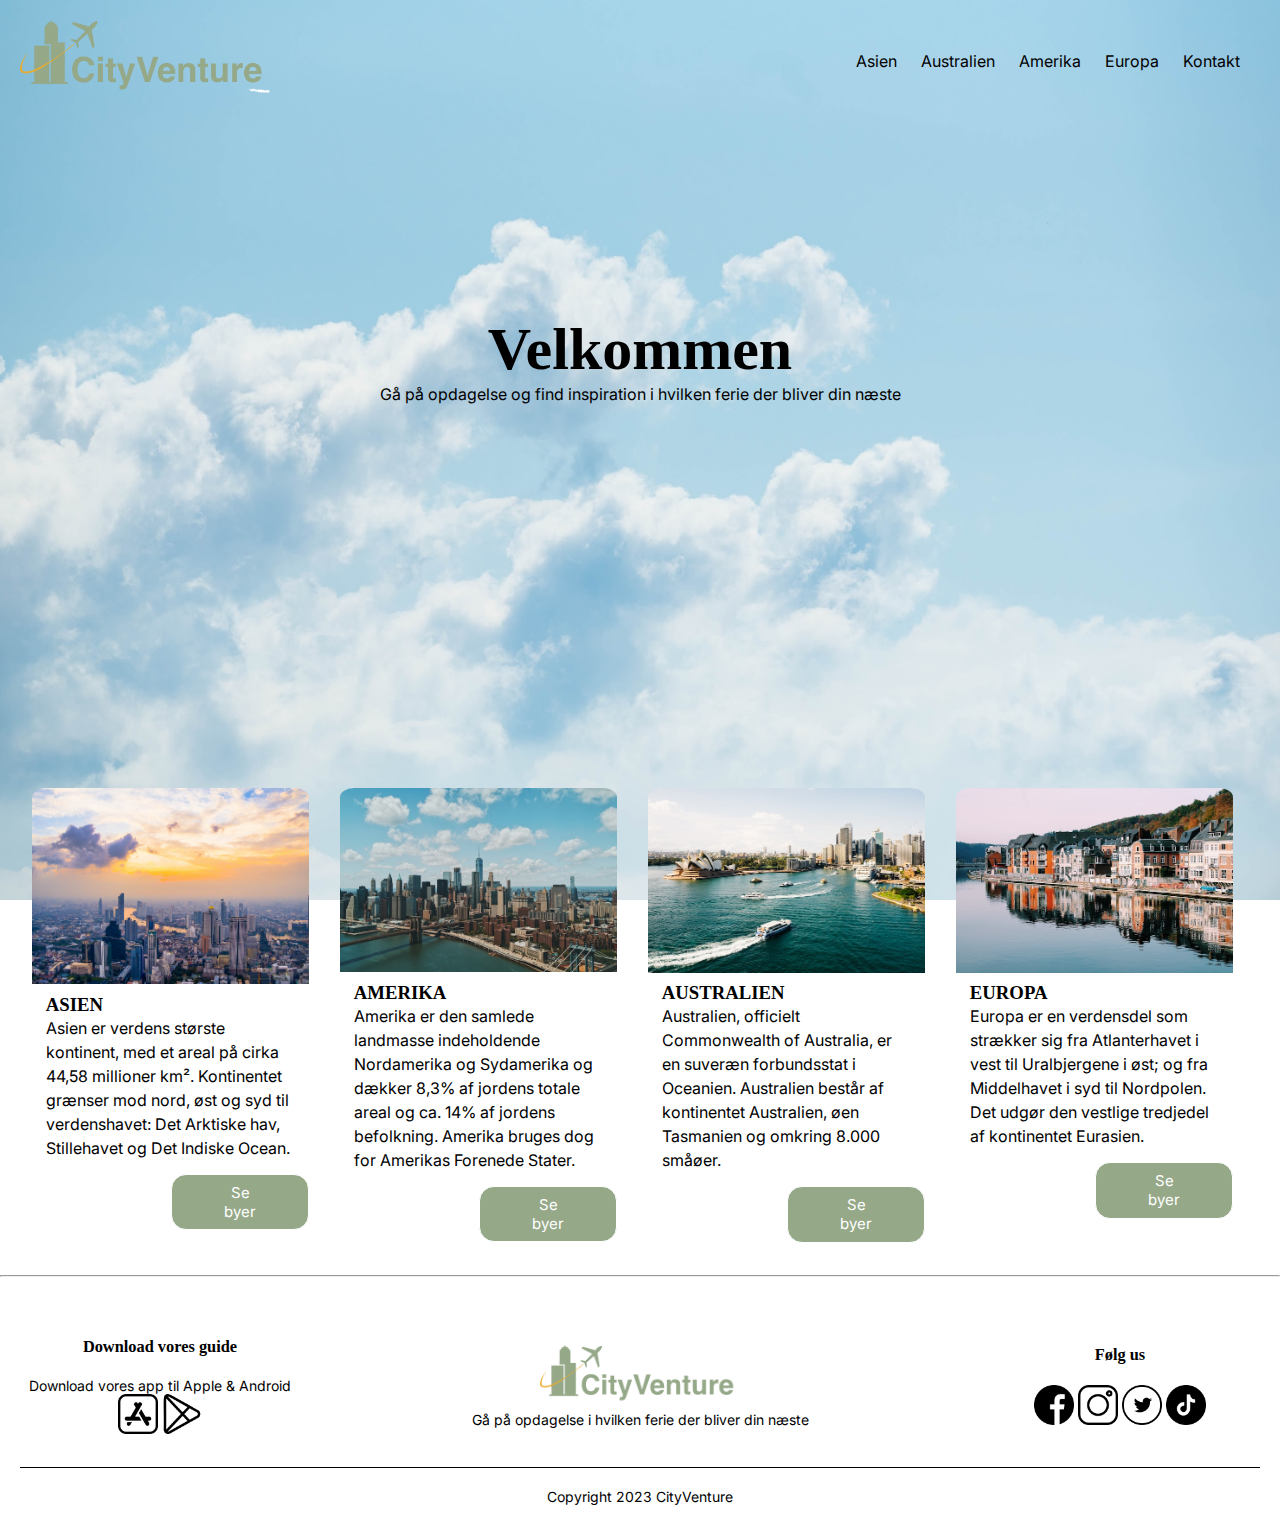
==== index.html @ 55661f83 "Merge branch 'main' of https://github.com/ellenbitterhoff/passion into main" ====
<!DOCTYPE html>
<html lang="en">
  <head>
    <meta charset="UTF-8" />
    <meta http-equiv="X-UA-Compatible" content="IE=edge" />
    <meta name="viewport" content="width=device-width, initial-scale=1.0" />
    <link rel="stylesheet" href="style.css" />
    <link rel="stylesheet" href="globalstyle.css" />
    <title>Document</title>
  </head>
  <body>
    <header>
      <div class="navbar">
        <div class="logo">
          <a href="index.html"
            ><img src="assets/logo.png" alt="logo" width="250px"
          /></a>
        </div>
        <nav>
          <ul id="MenuItems">
            <li><a href="kontinent.html">Asien</a></li>
            <li><a href="kontinent.html">Australien</a></li>
            <li><a href="kontinent.html">Amerika</a></li>
            <li><a href="kontinent.html">Europa</a></li>
            <li><a href="kontakt.html">Kontakt</a></li>
          </ul>
        </nav>
        <img
          src="assets/menu-icon.png"
          alt=""
          class="menu-icon"
          onclick="menutoggle()"
        />
      </div>
    </header>
    <main>
      <div>
        <img
          src="assets/baggrund.jpg"
          alt="forsidebillede"
          class="forsidebillede"
        />
        <div class="forside">
          <h1>Velkommen</h1>
          <p>Gå på opdagelse og find inspiration i hvilken ferie der bliver din næste</p>
        </div>
      </div>
      <section id="main_layout">
        <div class="card_layout">
          <div class="card1">
            <img src="assets/asien.jpg" alt="asien" />
            <h3>ASIEN</h3>
            <p>
              Asien er verdens største kontinent, med et areal på cirka 44,58
              millioner km². Kontinentet grænser mod nord, øst og syd til
              verdenshavet: Det Arktiske hav, Stillehavet og Det Indiske Ocean.
            </p>
            <a href="kontinent.html"
              ><button class="secondary_button">Se byer</button></a
            >
          </div>
          <div class="card1">
            <img src="assets/usa.jpg" alt="usa" />
            <h3>AMERIKA</h3>
            <p>
              Amerika er den samlede landmasse indeholdende Nordamerika og
              Sydamerika og dækker 8,3% af jordens totale areal og ca. 14% af
              jordens befolkning. Amerika bruges dog for Amerikas Forenede
              Stater.
            </p>
            <a href="kontinent.html"
              ><button class="secondary_button">Se byer</button></a
            >
          </div>
          <div class="card1">
            <img src="assets/australien.jpg" alt="aus" />
            <h3>AUSTRALIEN</h3>
            <p>
              Australien, officielt Commonwealth of Australia, er en suveræn
              forbundsstat i Oceanien. Australien består af kontinentet
              Australien, øen Tasmanien og omkring 8.000 småøer.
            </p>
            <a href="kontinent.html"
              ><button class="secondary_button">Se byer</button></a
            >
          </div>
          <div class="card1">
            <img src="assets/europa.jpg" alt="europa" />
            <h3>EUROPA</h3>
            <p>
              Europa er en verdensdel som strækker sig fra Atlanterhavet i vest
              til Uralbjergene i øst; og fra Middelhavet i syd til Nordpolen.
              Det udgør den vestlige tredjedel af kontinentet Eurasien.
            </p>
            <a href="kontinent.html"
              ><button class="secondary_button">Se byer</button></a
            >
          </div>
        </div>
      </section>
      <hr />
    </main>
    <footer>
      <div class="footer">
        <div class="container">
          <div class="row">
            <div class="footer-col1">
              <h3>Download vores guide</h3>
              <p>Download vores app til Apple & Android</p>
              <div class="app-logo">
                <img src="assets/appstore.png" alt="" />
                <img src="assets/googleplay.png" alt="" />
              </div>
            </div>
            <div class="footer-col2">
              <img src="assets/logo.png" alt="logo" />
              <p>Gå på opdagelse i hvilken ferie der bliver din næste</p>
            </div>

            <div class="footer-col3">
              <h3>Følg us</h3>
              <img src="assets/facebook.png" alt="facebook" class="icon" />
              <img src="assets/insta.png" alt="insta" class="icon" />
              <img src="assets/twitter.png" alt="twitter" class="icon" />
              <img src="assets/tiktok.png" alt="tiktok" class="icon" />
            </div>
          </div>
          <hr />
          <p class="copy">Copyright 2023 CityVenture</p>
        </div>
      </div>
    </footer>
    <script>
      var MenuItems = document.getElementById("MenuItems");
      MenuItems.style.maxHeight = "0px";
      function menutoggle() {
        if (MenuItems.style.maxHeight == "0px") {
          MenuItems.style.maxHeight = "200px";
        } else {
          MenuItems.style.maxHeight = "0px";
        }
      }
    </script>
  </body>
</html>
---- style.css ----
@import url("https://fonts.googleapis.com/css2?family=Inter:wght@500&display=swap");
@import url("https://fonts.googleapis.com/css2?family=Inter:wght@500&display=swap");
* {
  margin: 0;
  padding: 0;
  box-sizing: 0;
  font-family: "Inter";
}
/*-----------forside-----------*/
.container {
  position: relative;
  text-align: center;
  color: white;
}
.container img {
  width: 100%;
  margin: 0;
}
.centered {
  position: absolute;
  top: 50%;
  left: 50%;
  transform: translate(-50%, -50%);
  font-size: 8rem;
}
.forside {
  padding-top: 12rem;
  text-align: center;
  padding-bottom: 22rem;
}
.forside h1 {
  font-size: 60px;
}

/*-----GUIDEKORT------*/
.card1 {
  background-color: #fff;
  font-family: "montserrat";
  border-radius: 5%;
  margin-right: 5%;
}
.card1 h3 {
  color: #000;
  padding: 2% 0 0 5%;
}

.card1 p {
  color: #000;
  padding: 0 0 0 5%;
  line-height: 1.5em;
  margin-bottom: 5%;
  margin-right: 5%;
  font-family: "inter";
}

.card1 img {
  width: 100%;
  object-fit: cover;
  border-radius: 5% 5% 0 0;
}

.card1 button {
  font-size: 15px;
  background-color: #f2f2f2;
  padding: 3% 15% 3% 15%;
  align-items: center;
}

.card1 .secondary_button {
  border: solid 1px;
  background-color: #95a888;
  border-radius: 15px;
  color: white;
  margin-left: 50%;
}
#main_layout {
  display: grid;
  grid-auto-rows: 1fr;
  grid-gap: 1rem;
  padding: 2rem;
}
.card_layout {
  grid-column: span 2;
  display: grid;
  grid-template-columns: repeat(auto-fit, minmax(15rem, 1fr));
  grid-gap: 1rem;
}

@media (max-width: 620px) {
  .example {
    grid-column: span 2;
  }

  .explanation {
    grid-row-start: 1;
    grid-column: span 2;
    padding: 2rem 0rem;
  }
}

/*--------HEADER---------*/
.navbar {
  display: flex;
  align-items: center;
  padding: 20px;
}
nav {
  flex: 1;
  text-align: right;
}
nav ul {
  display: inline-block;
  list-style: none;
}
nav ul li {
  display: inline-block;
  margin-right: 20px;
}
a {
  text-decoration: none;
  color: black;
}
.logo {
  align-items: center;
}
.menu-icon {
  width: 28px;
  margin-left: 20px;
  display: none;
}
.forsidebillede {
  width: 100%;
  height: 100%;
  object-fit: cover;
  position: absolute;
  left: 0;
  top: 0;
  right: 0;
  bottom: 0;
  z-index: -1;
}

/*----------KONTAKT------------*/
label,
input,
button,
textarea {
  display: block;
}
form {
  display: grid;
  gap: 2rem;
}
.form-felt {
  display: grid;
  gap: 3px;
}
.button {
  background-color: #95a888;
  display: inline-block;
  background: #95a888;
  color: white;
  padding: 8px 20px;
  margin: 30px 0;
  border-radius: px;
  transition: background 0.5s;
}
.kontakt {
  display: grid;
  align-items: center;
  justify-content: center;
}

/*-----FOOTER-----*/
.footer {
  background: white;
  color: black;
  font-size: 14px;
  padding: 60px 0 20px 0;
  bottom: 0;
}
.footer p {
  color: black;
}
.footer h3 {
  color: black;
  margin-bottom: 20px;
}
.footer img {
  width: 200px;
}
.footer-col1,
.footer-col2,
.footer-col3 {
  min-width: 250px;
  margin-bottom: 10px;
}
.footer-col1 {
  flex-basis: 25%;
}
.footer-col2 {
  flex: 1;
  text-align: center;
}
.footer-col3 {
  flex-basis: 25%;
  text-align: center;
}
ul {
  list-style-type: none;
}
.row {
  display: flex;
  align-items: center;
  flex-wrap: wrap;
  justify-content: space-around;
}
.col-2 {
  flex-basis: 50%;
  min-width: 300x;
}
.app-logo img {
  width: 40px;
}
.footer-col3 img {
  width: 40px;
  justify-content: center;
}
.footer hr {
  border: none;
  background: black;
  height: 1px;
  margin: 20px;
}

@media only screen and (max-width: 800px) {
  nav ul {
    position: absolute;
    top: 70px;
    left: 0;
    background: #95a888;
    width: 100%;
    overflow: hidden;
    transition: max-height 0.5s;
  }
  nav ul li {
    display: block;
    margin-right: 50px;
    margin-top: 10px;
    margin-bottom: 10px;
  }
  nav ul li a {
    color: white;
  }
  .menu-icon {
    display: block;
    cursor: pointer;
  }
}
@media only screen and (max-width: 600px) {
}
---- globalstyle.css ----
@import url("https://fonts.googleapis.com/css2?family=Inter:wght@500&display=swap");
@import url("https://fonts.googleapis.com/css2?family=Inter:wght@500&display=swap");

:root {
  /*Color*/
  --bg-clr: white;
  --card-clr: #95a888;
}
h1,
h2,
h3,
h4,
h5,
h6 {
  font-family: "Outfit";
}
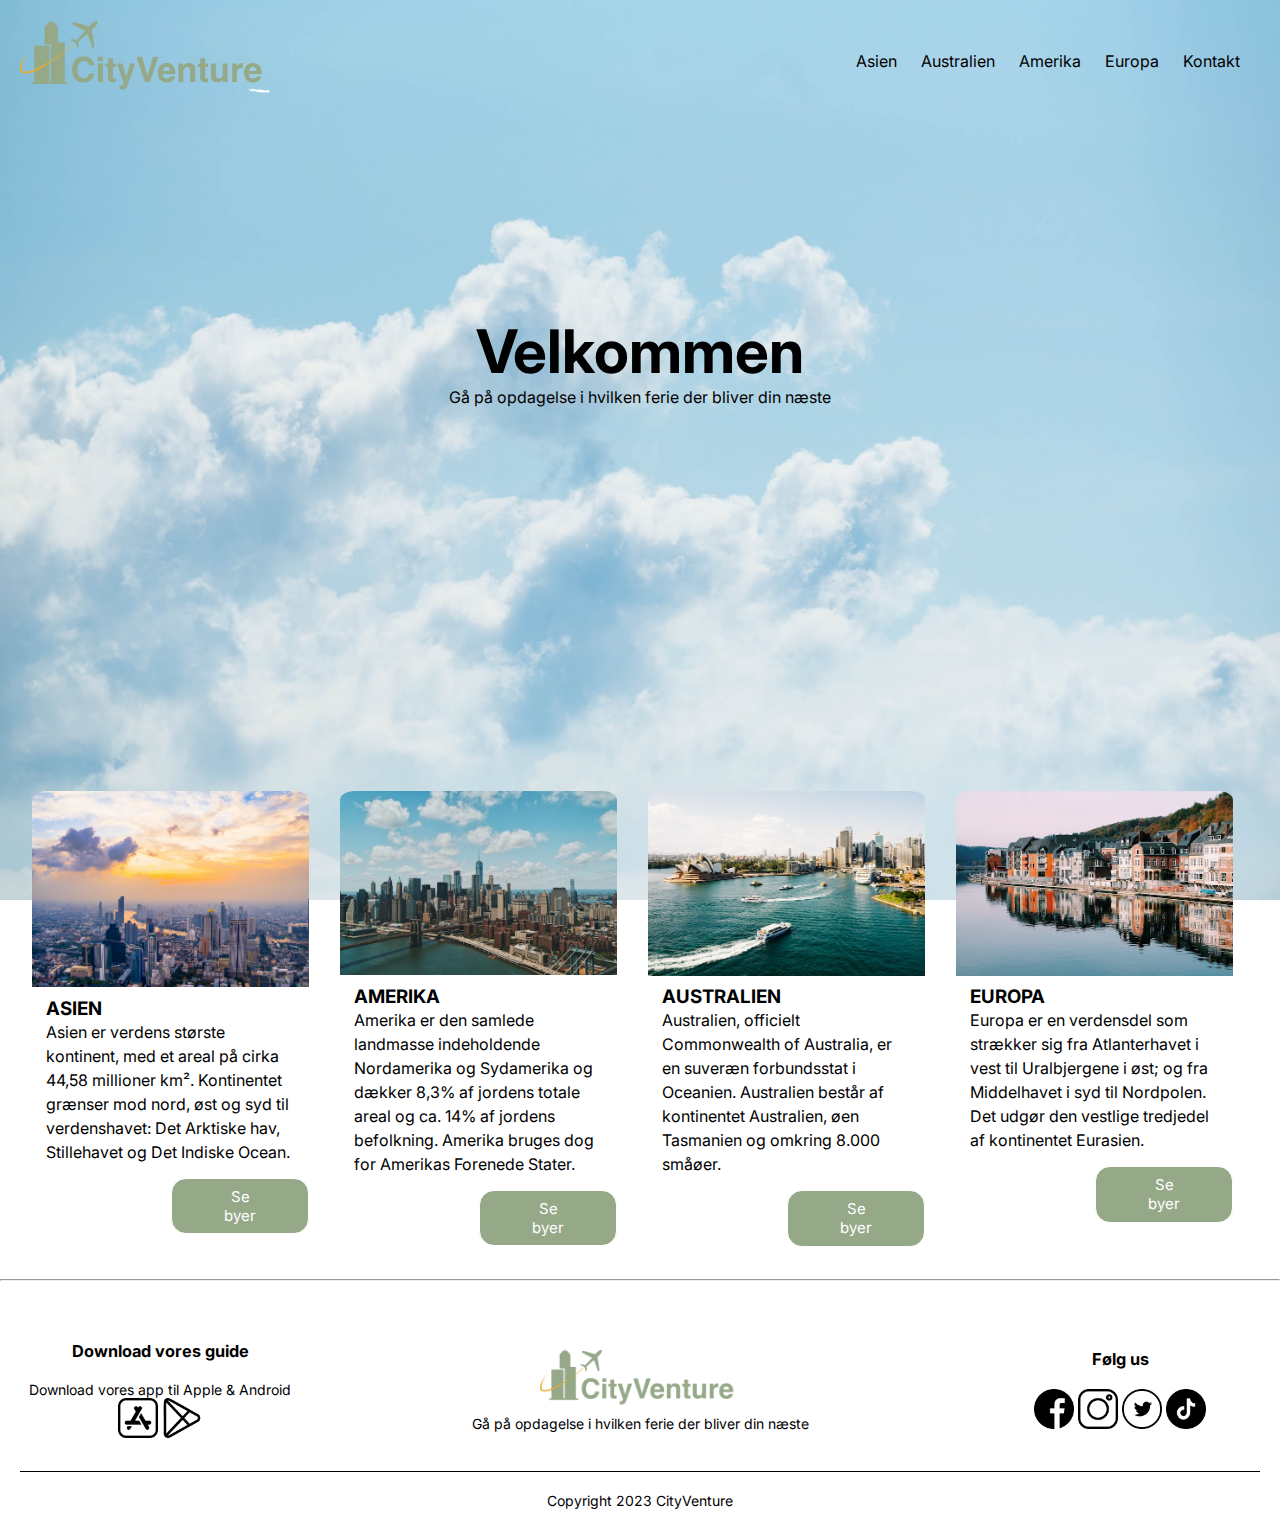
==== commit 8ad9cf85: "json oprettet" ====
--- a/index.html
+++ b/index.html
@@ -5,16 +5,13 @@
     <meta http-equiv="X-UA-Compatible" content="IE=edge" />
     <meta name="viewport" content="width=device-width, initial-scale=1.0" />
     <link rel="stylesheet" href="style.css" />
-    <link rel="stylesheet" href="globalstyle.css" />
     <title>Document</title>
   </head>
   <body>
     <header>
       <div class="navbar">
         <div class="logo">
-          <a href="index.html"
-            ><img src="assets/logo.png" alt="logo" width="250px"
-          /></a>
+          <a href="index.html"><img src="assets/logo.png" alt="logo" width="250px" /></a>
         </div>
         <nav>
           <ul id="MenuItems">
@@ -25,24 +22,15 @@
             <li><a href="kontakt.html">Kontakt</a></li>
           </ul>
         </nav>
-        <img
-          src="assets/menu-icon.png"
-          alt=""
-          class="menu-icon"
-          onclick="menutoggle()"
-        />
+        <img src="assets/menu-icon.png" alt="" class="menu-icon" onclick="menutoggle()" />
       </div>
     </header>
     <main>
       <div>
-        <img
-          src="assets/baggrund.jpg"
-          alt="forsidebillede"
-          class="forsidebillede"
-        />
+        <img src="assets/baggrund.jpg" alt="forsidebillede" class="forsidebillede" />
         <div class="forside">
           <h1>Velkommen</h1>
-          <p>Gå på opdagelse og find inspiration i hvilken ferie der bliver din næste</p>
+          <p>Gå på opdagelse i hvilken ferie der bliver din næste</p>
         </div>
       </div>
       <section id="main_layout">
@@ -50,51 +38,26 @@
           <div class="card1">
             <img src="assets/asien.jpg" alt="asien" />
             <h3>ASIEN</h3>
-            <p>
-              Asien er verdens største kontinent, med et areal på cirka 44,58
-              millioner km². Kontinentet grænser mod nord, øst og syd til
-              verdenshavet: Det Arktiske hav, Stillehavet og Det Indiske Ocean.
-            </p>
-            <a href="kontinent.html"
-              ><button class="secondary_button">Se byer</button></a
-            >
+            <p>Asien er verdens største kontinent, med et areal på cirka 44,58 millioner km². Kontinentet grænser mod nord, øst og syd til verdenshavet: Det Arktiske hav, Stillehavet og Det Indiske Ocean.</p>
+            <a href="kontinent.html"><button class="secondary_button">Se byer</button></a>
           </div>
           <div class="card1">
             <img src="assets/usa.jpg" alt="usa" />
             <h3>AMERIKA</h3>
-            <p>
-              Amerika er den samlede landmasse indeholdende Nordamerika og
-              Sydamerika og dækker 8,3% af jordens totale areal og ca. 14% af
-              jordens befolkning. Amerika bruges dog for Amerikas Forenede
-              Stater.
-            </p>
-            <a href="kontinent.html"
-              ><button class="secondary_button">Se byer</button></a
-            >
+            <p>Amerika er den samlede landmasse indeholdende Nordamerika og Sydamerika og dækker 8,3% af jordens totale areal og ca. 14% af jordens befolkning. Amerika bruges dog for Amerikas Forenede Stater.</p>
+            <a href="kontinent.html"><button class="secondary_button">Se byer</button></a>
           </div>
           <div class="card1">
             <img src="assets/australien.jpg" alt="aus" />
             <h3>AUSTRALIEN</h3>
-            <p>
-              Australien, officielt Commonwealth of Australia, er en suveræn
-              forbundsstat i Oceanien. Australien består af kontinentet
-              Australien, øen Tasmanien og omkring 8.000 småøer.
-            </p>
-            <a href="kontinent.html"
-              ><button class="secondary_button">Se byer</button></a
-            >
+            <p>Australien, officielt Commonwealth of Australia, er en suveræn forbundsstat i Oceanien. Australien består af kontinentet Australien, øen Tasmanien og omkring 8.000 småøer.</p>
+            <a href="kontinent.html"><button class="secondary_button">Se byer</button></a>
           </div>
           <div class="card1">
             <img src="assets/europa.jpg" alt="europa" />
             <h3>EUROPA</h3>
-            <p>
-              Europa er en verdensdel som strækker sig fra Atlanterhavet i vest
-              til Uralbjergene i øst; og fra Middelhavet i syd til Nordpolen.
-              Det udgør den vestlige tredjedel af kontinentet Eurasien.
-            </p>
-            <a href="kontinent.html"
-              ><button class="secondary_button">Se byer</button></a
-            >
+            <p>Europa er en verdensdel som strækker sig fra Atlanterhavet i vest til Uralbjergene i øst; og fra Middelhavet i syd til Nordpolen. Det udgør den vestlige tredjedel af kontinentet Eurasien.</p>
+            <a href="kontinent.html"><button class="secondary_button">Se byer</button></a>
           </div>
         </div>
       </section>
@@ -141,5 +104,6 @@
         }
       }
     </script>
+    <script src="kontinent.js"></script>
   </body>
 </html>
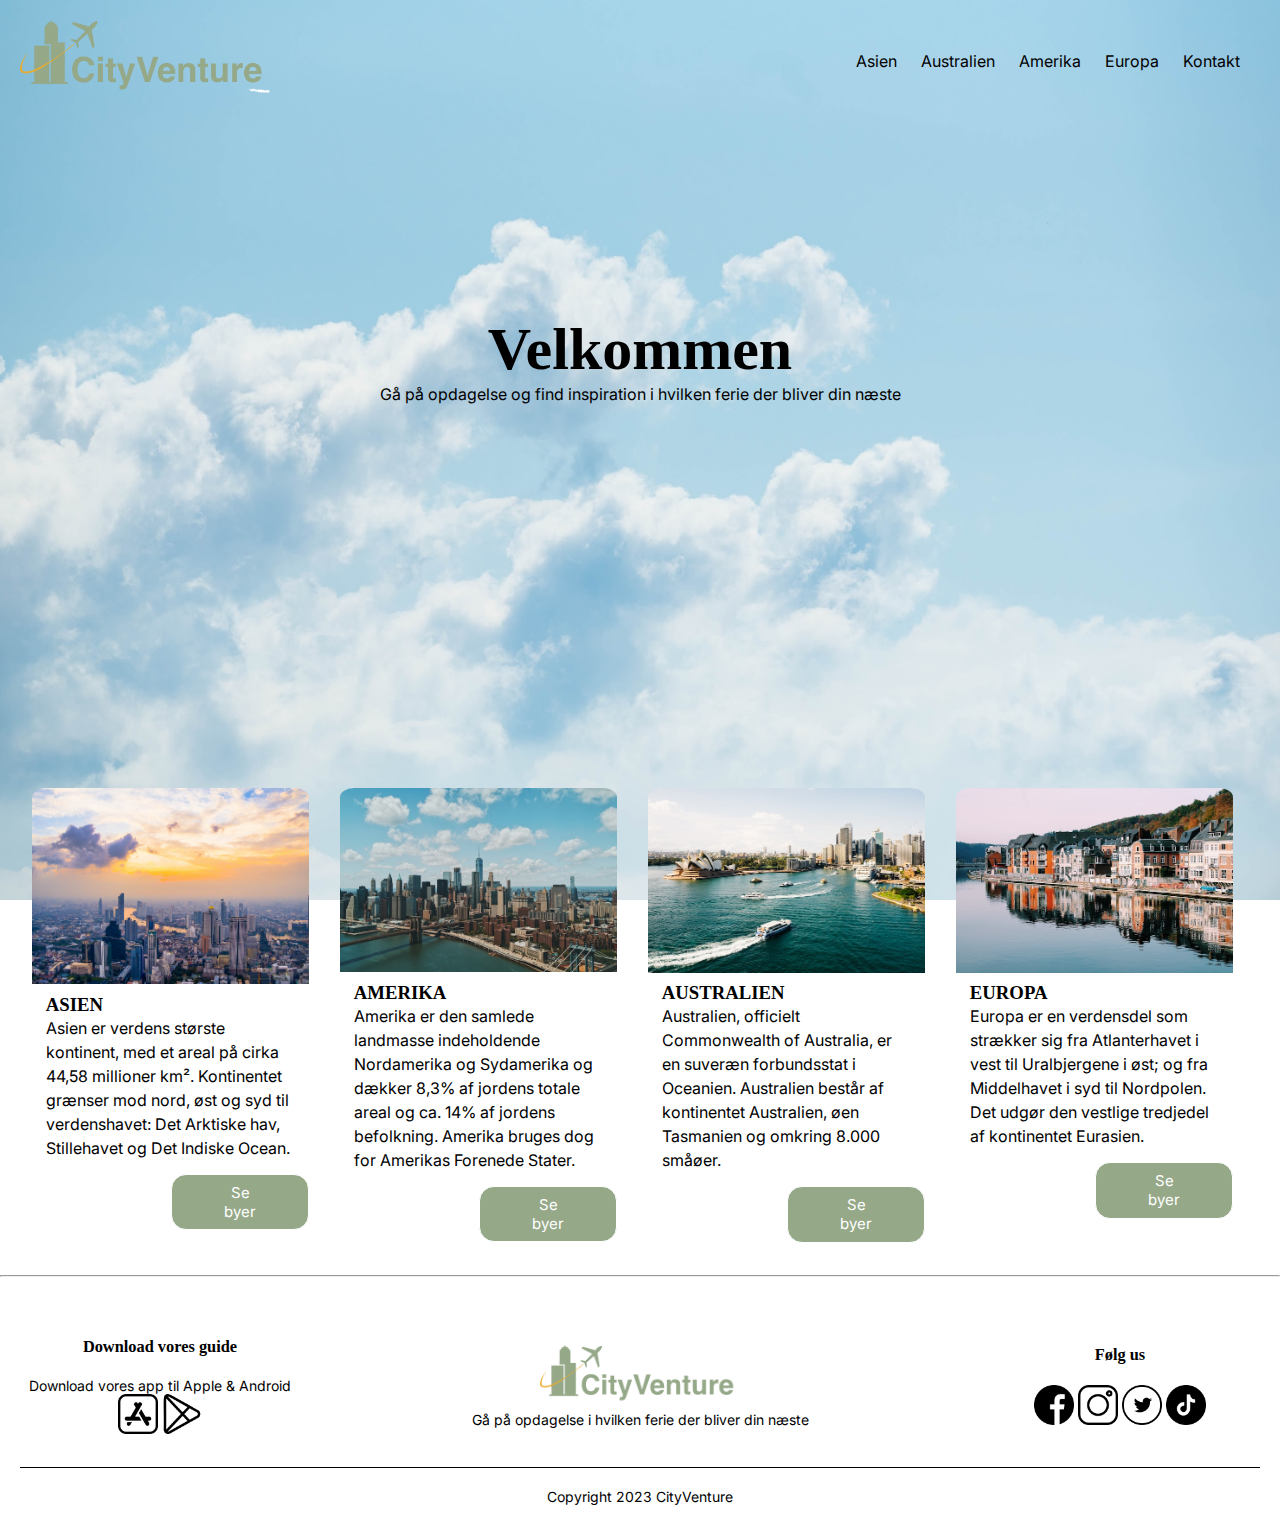
==== commit 9ece625e: "Merge branch 'main'" ====
--- a/index.html
+++ b/index.html
@@ -5,6 +5,7 @@
     <meta http-equiv="X-UA-Compatible" content="IE=edge" />
     <meta name="viewport" content="width=device-width, initial-scale=1.0" />
     <link rel="stylesheet" href="style.css" />
+    <link rel="stylesheet" href="globalstyle.css" />
     <title>Document</title>
   </head>
   <body>
@@ -30,7 +31,7 @@
         <img src="assets/baggrund.jpg" alt="forsidebillede" class="forsidebillede" />
         <div class="forside">
           <h1>Velkommen</h1>
-          <p>Gå på opdagelse i hvilken ferie der bliver din næste</p>
+          <p>Gå på opdagelse og find inspiration i hvilken ferie der bliver din næste</p>
         </div>
       </div>
       <section id="main_layout">
--- a/globalstyle.css
+++ b/globalstyle.css
@@ -0,0 +1,16 @@
+@import url("https://fonts.googleapis.com/css2?family=Inter:wght@500&display=swap");
+@import url("https://fonts.googleapis.com/css2?family=Inter:wght@500&display=swap");
+
+:root {
+  /*Color*/
+  --bg-clr: white;
+  --card-clr: #95a888;
+}
+h1,
+h2,
+h3,
+h4,
+h5,
+h6 {
+  font-family: "Outfit";
+}
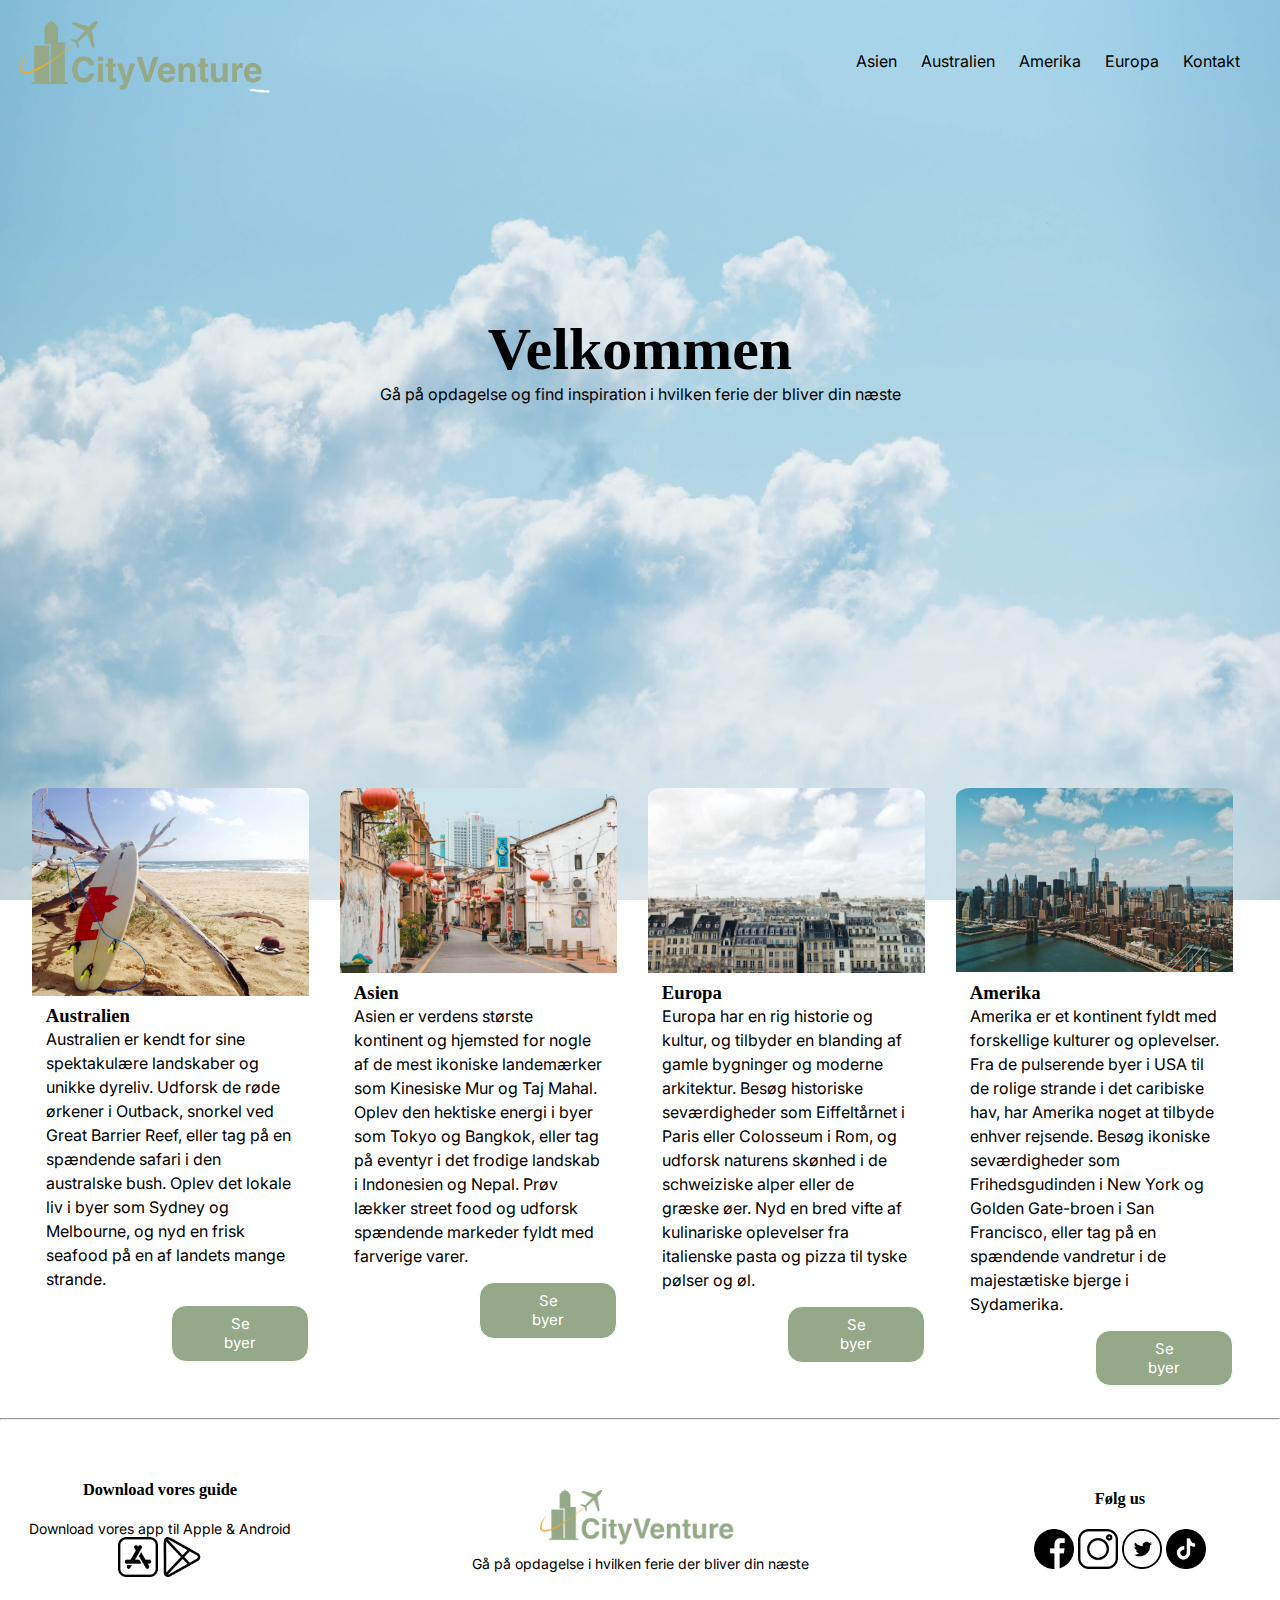
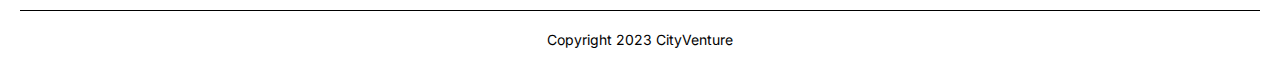
==== commit d3f61a85: "json indlæst på index.html" ====
--- a/index.html
+++ b/index.html
@@ -36,31 +36,14 @@
       </div>
       <section id="main_layout">
         <div class="card_layout">
-          <div class="card1">
-            <img src="assets/asien.jpg" alt="asien" />
-            <h3>ASIEN</h3>
-            <p>Asien er verdens største kontinent, med et areal på cirka 44,58 millioner km². Kontinentet grænser mod nord, øst og syd til verdenshavet: Det Arktiske hav, Stillehavet og Det Indiske Ocean.</p>
-            <a href="kontinent.html"><button class="secondary_button">Se byer</button></a>
-          </div>
-          <div class="card1">
-            <img src="assets/usa.jpg" alt="usa" />
-            <h3>AMERIKA</h3>
-            <p>Amerika er den samlede landmasse indeholdende Nordamerika og Sydamerika og dækker 8,3% af jordens totale areal og ca. 14% af jordens befolkning. Amerika bruges dog for Amerikas Forenede Stater.</p>
-            <a href="kontinent.html"><button class="secondary_button">Se byer</button></a>
-          </div>
-          <div class="card1">
-            <img src="assets/australien.jpg" alt="aus" />
-            <h3>AUSTRALIEN</h3>
-            <p>Australien, officielt Commonwealth of Australia, er en suveræn forbundsstat i Oceanien. Australien består af kontinentet Australien, øen Tasmanien og omkring 8.000 småøer.</p>
-            <a href="kontinent.html"><button class="secondary_button">Se byer</button></a>
-          </div>
-          <div class="card1">
-            <img src="assets/europa.jpg" alt="europa" />
-            <h3>EUROPA</h3>
-            <p>Europa er en verdensdel som strækker sig fra Atlanterhavet i vest til Uralbjergene i øst; og fra Middelhavet i syd til Nordpolen. Det udgør den vestlige tredjedel af kontinentet Eurasien.</p>
-            <a href="kontinent.html"><button class="secondary_button">Se byer</button></a>
-          </div>
-        </div>
+          <template id="card-template">
+            <div class="card1">
+              <img src="assets/asien.jpg" alt="asien" />
+              <h3>ASIEN</h3>
+              <p>Asien er verdens største kontinent, med et areal på cirka 44,58 millioner km². Kontinentet grænser mod nord, øst og syd til verdenshavet: Det Arktiske hav, Stillehavet og Det Indiske Ocean.</p>
+              <a href="kontinent.html"><button class="secondary_button">Se byer</button></a>
+            </div>
+          </template>
       </section>
       <hr />
     </main>
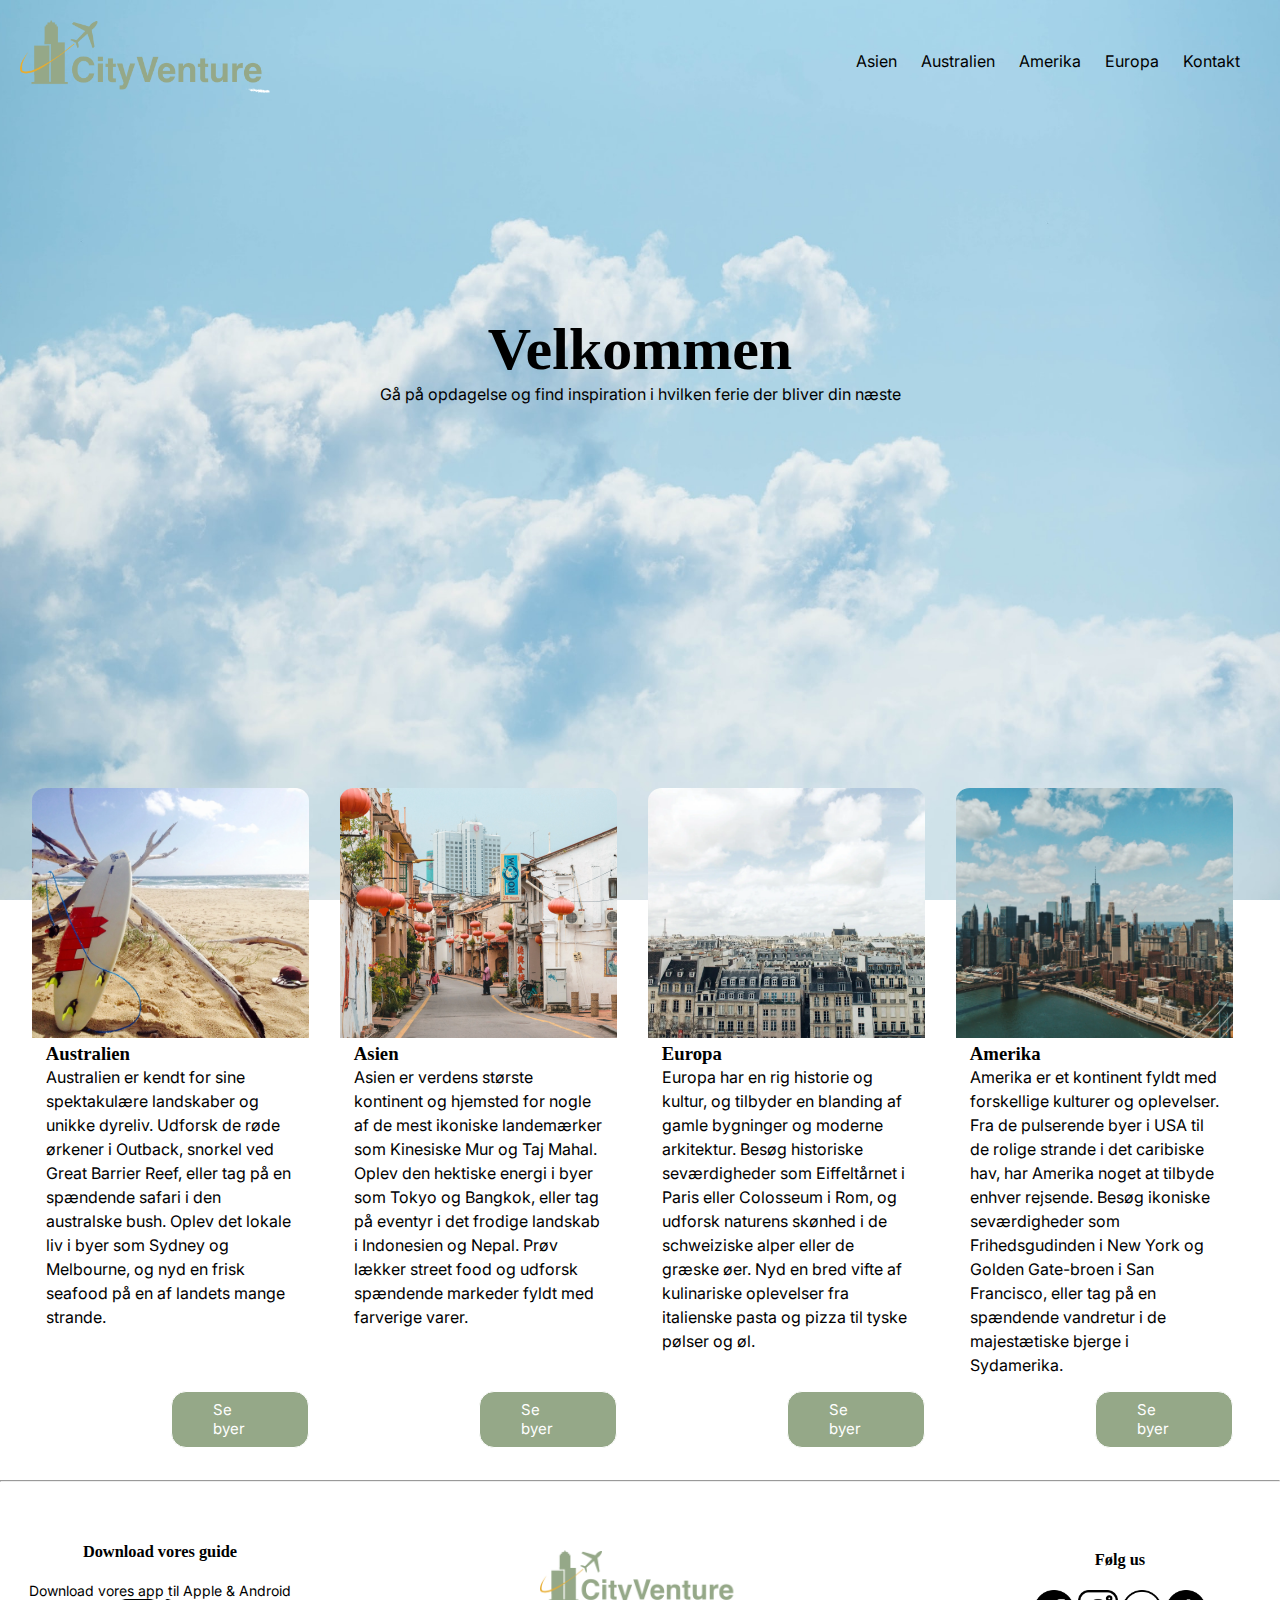
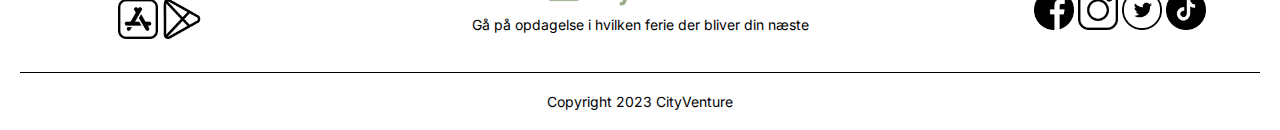
==== commit 772cff71: "næsten dynamisk site" ====
--- a/index.html
+++ b/index.html
@@ -41,7 +41,7 @@
               <img src="assets/asien.jpg" alt="asien" />
               <h3>ASIEN</h3>
               <p>Asien er verdens største kontinent, med et areal på cirka 44,58 millioner km². Kontinentet grænser mod nord, øst og syd til verdenshavet: Det Arktiske hav, Stillehavet og Det Indiske Ocean.</p>
-              <a href="kontinent.html"><button class="secondary_button">Se byer</button></a>
+              <a href="kontinent.html" class="secondary_button">Se byer</a>
             </div>
           </template>
       </section>
@@ -88,6 +88,6 @@
         }
       }
     </script>
-    <script src="kontinent.js"></script>
+    <script src="index.js"></script>
   </body>
 </html>
--- a/style.css
+++ b/style.css
@@ -38,6 +38,8 @@
   font-family: "montserrat";
   border-radius: 5%;
   margin-right: 5%;
+  display: flex;
+  flex-direction: column;
 }
 .card1 h3 {
   color: #000;
@@ -57,13 +59,15 @@
   width: 100%;
   object-fit: cover;
   border-radius: 5% 5% 0 0;
-}
-
-.card1 button {
+  height: 250px;
+}
+
+.card1 a {
   font-size: 15px;
   background-color: #f2f2f2;
   padding: 3% 15% 3% 15%;
   align-items: center;
+  margin-top: auto;
 }
 
 .card1 .secondary_button {
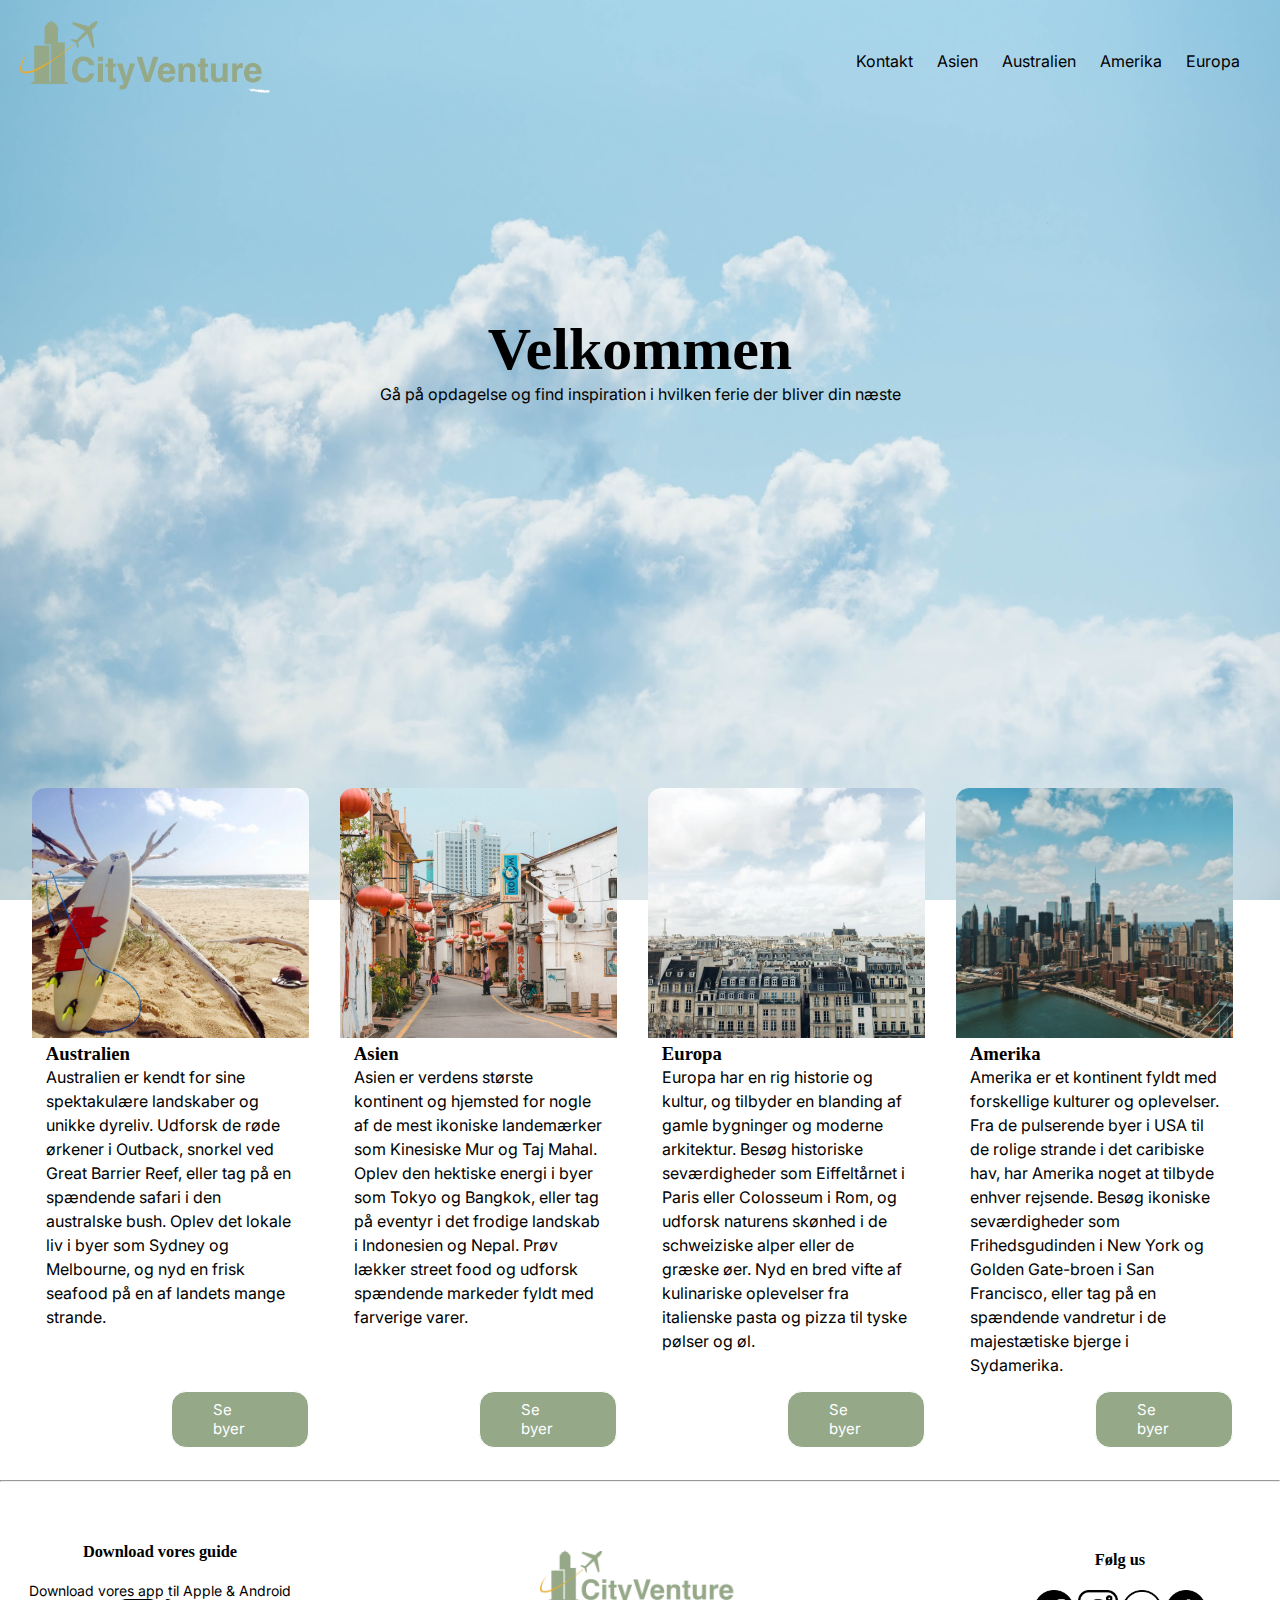
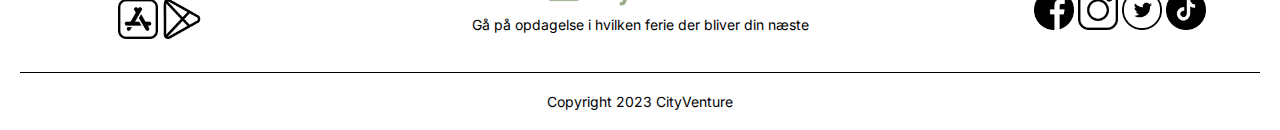
==== commit c483ff61: "menu links virker på alle sider nu" ====
--- a/index.html
+++ b/index.html
@@ -16,10 +16,12 @@
         </div>
         <nav>
           <ul id="MenuItems">
-            <li><a href="kontinent.html">Asien</a></li>
-            <li><a href="kontinent.html">Australien</a></li>
-            <li><a href="kontinent.html">Amerika</a></li>
-            <li><a href="kontinent.html">Europa</a></li>
+            <template id="continent-links">
+              <li><a href="kontinent.html">Asien</a></li>
+              <li><a href="kontinent.html">Australien</a></li>
+              <li><a href="kontinent.html">Amerika</a></li>
+              <li><a href="kontinent.html">Europa</a></li>
+            </template>
             <li><a href="kontakt.html">Kontakt</a></li>
           </ul>
         </nav>
@@ -38,7 +40,7 @@
         <div class="card_layout">
           <template id="card-template">
             <div class="card1">
-              <img src="assets/asien.jpg" alt="asien" />
+              <img src="" alt="asien" />
               <h3>ASIEN</h3>
               <p>Asien er verdens største kontinent, med et areal på cirka 44,58 millioner km². Kontinentet grænser mod nord, øst og syd til verdenshavet: Det Arktiske hav, Stillehavet og Det Indiske Ocean.</p>
               <a href="kontinent.html" class="secondary_button">Se byer</a>
@@ -89,5 +91,6 @@
       }
     </script>
     <script src="index.js"></script>
+    <script src="menu.js"></script>
   </body>
 </html>
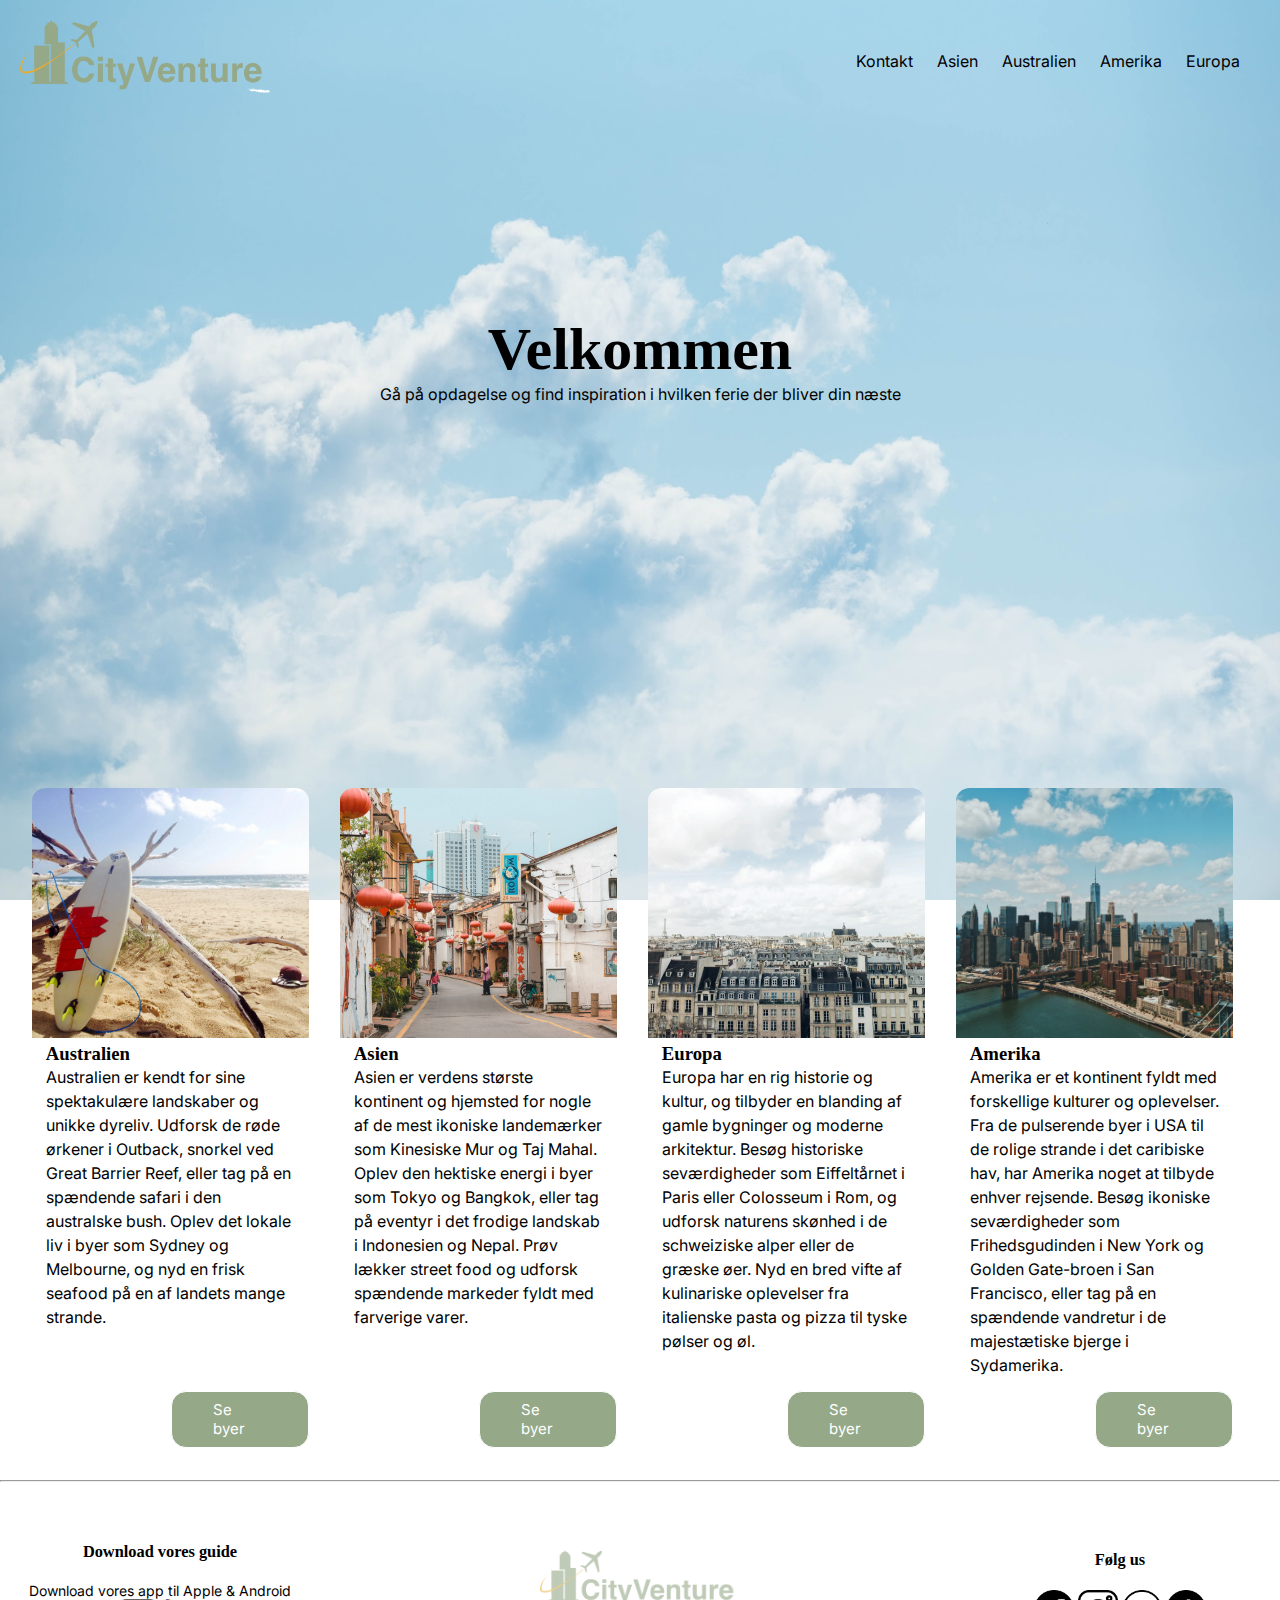
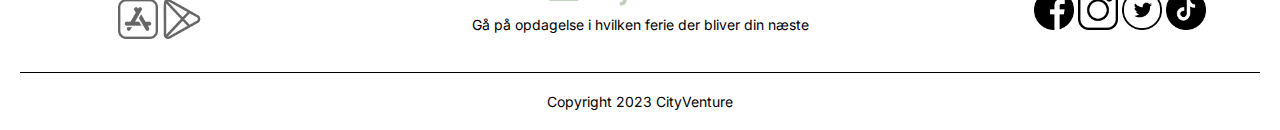
==== commit 34d3bf5f: "alt spiller" ====
--- a/index.html
+++ b/index.html
@@ -6,13 +6,13 @@
     <meta name="viewport" content="width=device-width, initial-scale=1.0" />
     <link rel="stylesheet" href="style.css" />
     <link rel="stylesheet" href="globalstyle.css" />
-    <title>Document</title>
+    <title>CityVenture</title>
   </head>
   <body>
     <header>
       <div class="navbar">
         <div class="logo">
-          <a href="index.html"><img src="assets/logo.png" alt="logo" width="250px" /></a>
+          <a href="index.html"><img class="logo" src="assets/logo.png" alt="logo" width="250px" /></a>
         </div>
         <nav>
           <ul id="MenuItems">
@@ -30,7 +30,7 @@
     </header>
     <main>
       <div>
-        <img src="assets/baggrund.jpg" alt="forsidebillede" class="forsidebillede" />
+        <img src="assets/baggrund.jpg" alt="forsidebillede" class="forsidebillede logo" />
         <div class="forside">
           <h1>Velkommen</h1>
           <p>Gå på opdagelse og find inspiration i hvilken ferie der bliver din næste</p>
@@ -40,7 +40,7 @@
         <div class="card_layout">
           <template id="card-template">
             <div class="card1">
-              <img src="" alt="asien" />
+              <img src="" alt="asien" class="logo" />
               <h3>ASIEN</h3>
               <p>Asien er verdens største kontinent, med et areal på cirka 44,58 millioner km². Kontinentet grænser mod nord, øst og syd til verdenshavet: Det Arktiske hav, Stillehavet og Det Indiske Ocean.</p>
               <a href="kontinent.html" class="secondary_button">Se byer</a>
--- a/style.css
+++ b/style.css
@@ -1,5 +1,15 @@
 @import url("https://fonts.googleapis.com/css2?family=Inter:wght@500&display=swap");
 @import url("https://fonts.googleapis.com/css2?family=Inter:wght@500&display=swap");
+
+h1,
+h2,
+h3,
+h4,
+h5,
+h6 {
+  font-family: "Outfit";
+}
+
 * {
   margin: 0;
   padding: 0;
@@ -263,3 +273,7 @@
 }
 @media only screen and (max-width: 600px) {
 }
+
+img:not(.logo, .icon) {
+  opacity: 0.6;
+}
